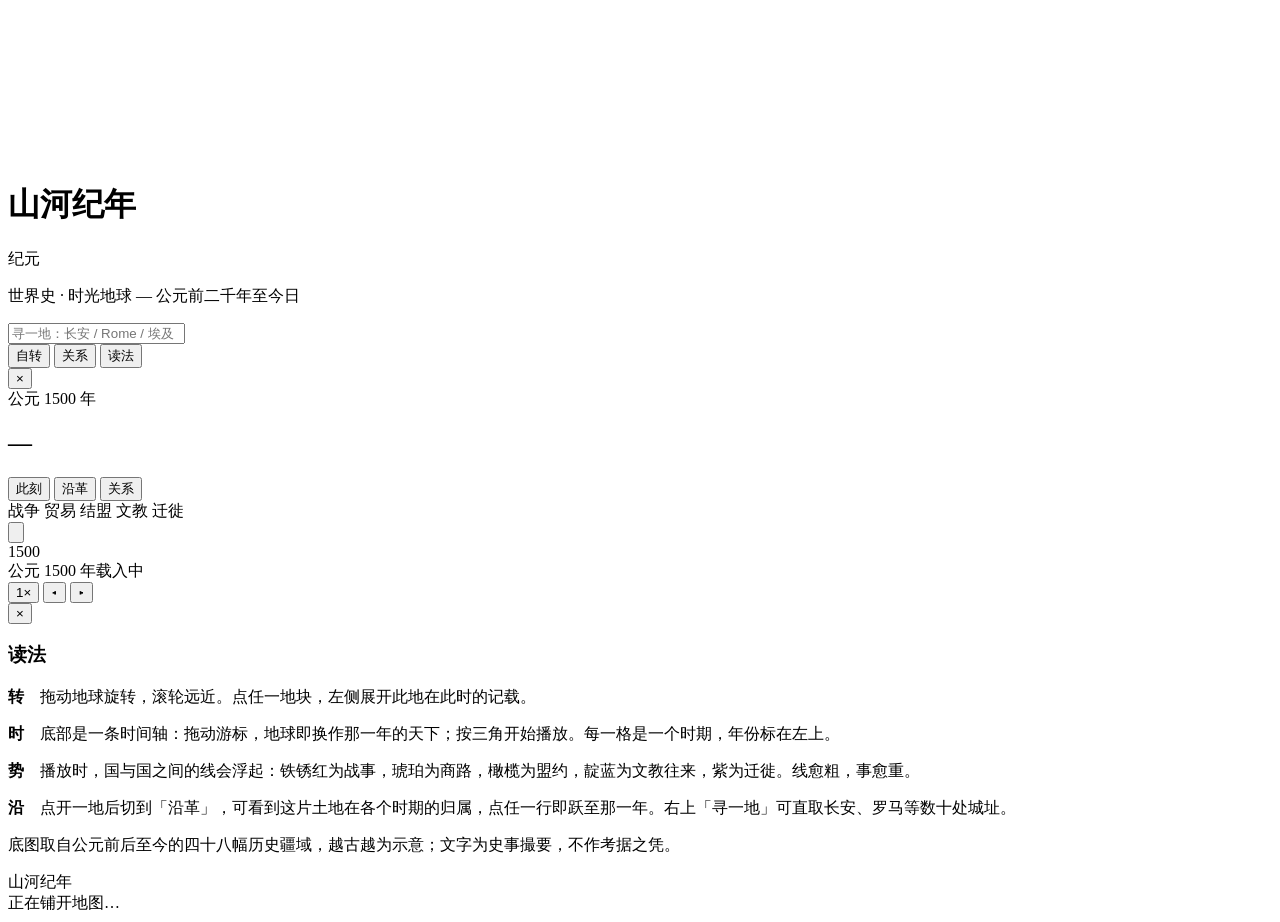
==== shanhe-jinian/index.html @ 1b13c3e7 "add shanhe-jinian/index.html" ====
<!doctype html>
<html lang="zh-CN">
<head>
<meta charset="utf-8">
<title>山河纪年 · 时光地球</title>
<meta name="viewport" content="width=device-width, initial-scale=1, maximum-scale=1">
<meta name="robots" content="noindex, nofollow, noarchive, nosnippet">
<meta name="referrer" content="no-referrer">
<link rel="stylesheet" href="css/app.css">
</head>
<body>
<div id="app">

  <canvas id="globe"></canvas>
  <div id="vignette"></div>
  <div id="labelLayer"></div>

  <header id="masthead">
    <div class="brand">
      <h1>山河纪年</h1>
      <span class="seal">纪元</span>
      <p class="sub">世界史 · 时光地球 — 公元前二千年至今日<span id="subStats"></span></p>
    </div>
  </header>

  <div id="topbar">
    <div class="search">
      <input id="searchInput" type="text" placeholder="寻一地：长安 / Rome / 埃及" autocomplete="off" spellcheck="false">
      <div id="searchResults" class="results"></div>
    </div>
    <button id="btnRotate" class="ctl" title="自动旋转">自转</button>
    <button id="btnLayers" class="ctl is-on" title="国间关系图层">关系</button>
    <button id="btnHelp" class="ctl" title="读法">读法</button>
  </div>

  <aside id="panel" class="is-hidden" aria-live="polite">
    <button id="panelClose" class="close" title="收起">&times;</button>
    <div class="panel-inner">
      <div class="panel-head">
        <div class="panel-era" id="pEra">公元 1500 年</div>
        <h2 id="pName">—</h2>
        <div class="panel-sub" id="pSub"></div>
      </div>
      <nav class="tabs" id="pTabs">
        <button class="tab is-on" data-tab="now">此刻</button>
        <button class="tab" data-tab="lineage">沿革</button>
        <button class="tab" data-tab="affairs">关系</button>
      </nav>
      <div class="panel-body" id="pBody"></div>
    </div>
  </aside>

  <div id="ticker"></div>

  <div id="legend">
    <span><i class="sw war"></i>战争</span>
    <span><i class="sw trade"></i>贸易</span>
    <span><i class="sw alliance"></i>结盟</span>
    <span><i class="sw culture"></i>文教</span>
    <span><i class="sw migrate"></i>迁徙</span>
  </div>

  <footer id="timeline">
    <div class="tl-left">
      <button id="btnPlay" class="play" title="播放 / 暂停">
        <svg viewBox="0 0 24 24"><path class="ic-play" d="M8 5l11 7-11 7z"/><g class="ic-pause"><rect x="7" y="5" width="3.6" height="14"/><rect x="13.4" y="5" width="3.6" height="14"/></g></svg>
      </button>
      <div class="yearbox">
        <div class="yearline"><span id="yearBig">1500</span></div>
        <div class="yearmeta"><span id="yearLabel">公元 1500 年</span><span id="eraCount">载入中</span></div>
      </div>
    </div>
    <div class="tl-track" id="track">
      <div class="rail"><div class="fill" id="railFill"></div></div>
      <div class="era-marks" id="eraMarks"></div>
      <div class="ticks" id="ticks"></div>
      <div class="knob" id="knob"></div>
    </div>
    <div class="tl-right">
      <button id="btnSpeed" class="ctl small" title="播放速度">1×</button>
      <button id="btnStepBack" class="ctl small" title="上一时期">◂</button>
      <button id="btnStepFwd" class="ctl small" title="下一时期">▸</button>
    </div>
  </footer>

  <div id="tooltip"></div>

  <div id="helpSheet" class="sheet is-hidden">
    <div class="sheet-card">
      <button id="helpClose" class="close">&times;</button>
      <h3>读法</h3>
      <p><b>转</b>　拖动地球旋转，滚轮远近。点任一地块，左侧展开此地在此时的记载。</p>
      <p><b>时</b>　底部是一条时间轴：拖动游标，地球即换作那一年的天下；按三角开始播放。每一格是一个时期，年份标在左上。</p>
      <p><b>势</b>　播放时，国与国之间的线会浮起：<i class="sw war"></i>铁锈红为战事，<i class="sw trade"></i>琥珀为商路，<i class="sw alliance"></i>橄榄为盟约，<i class="sw culture"></i>靛蓝为文教往来，<i class="sw migrate"></i>紫为迁徙。线愈粗，事愈重。</p>
      <p><b>沿</b>　点开一地后切到「沿革」，可看到这片土地在各个时期的归属，点任一行即跃至那一年。右上「寻一地」可直取长安、罗马等数十处城址。</p>
      <p class="fine">底图取自公元前后至今的四十八幅历史疆域，越古越为示意；文字为史事撮要，不作考据之凭。</p>
    </div>
  </div>

  <div id="loader"><div class="loader-inner"><div class="loader-title">山河纪年</div><div class="loader-text" id="loaderText">正在铺开地图…</div><div class="loader-bar"><i id="loaderBar"></i></div></div></div>

</div>
<script type="importmap">
{ "imports": { "three": "./lib/three.module.js", "three/addons/": "./lib/" } }
</script>
<script type="module" src="js/main.js"></script>
</body>
</html>
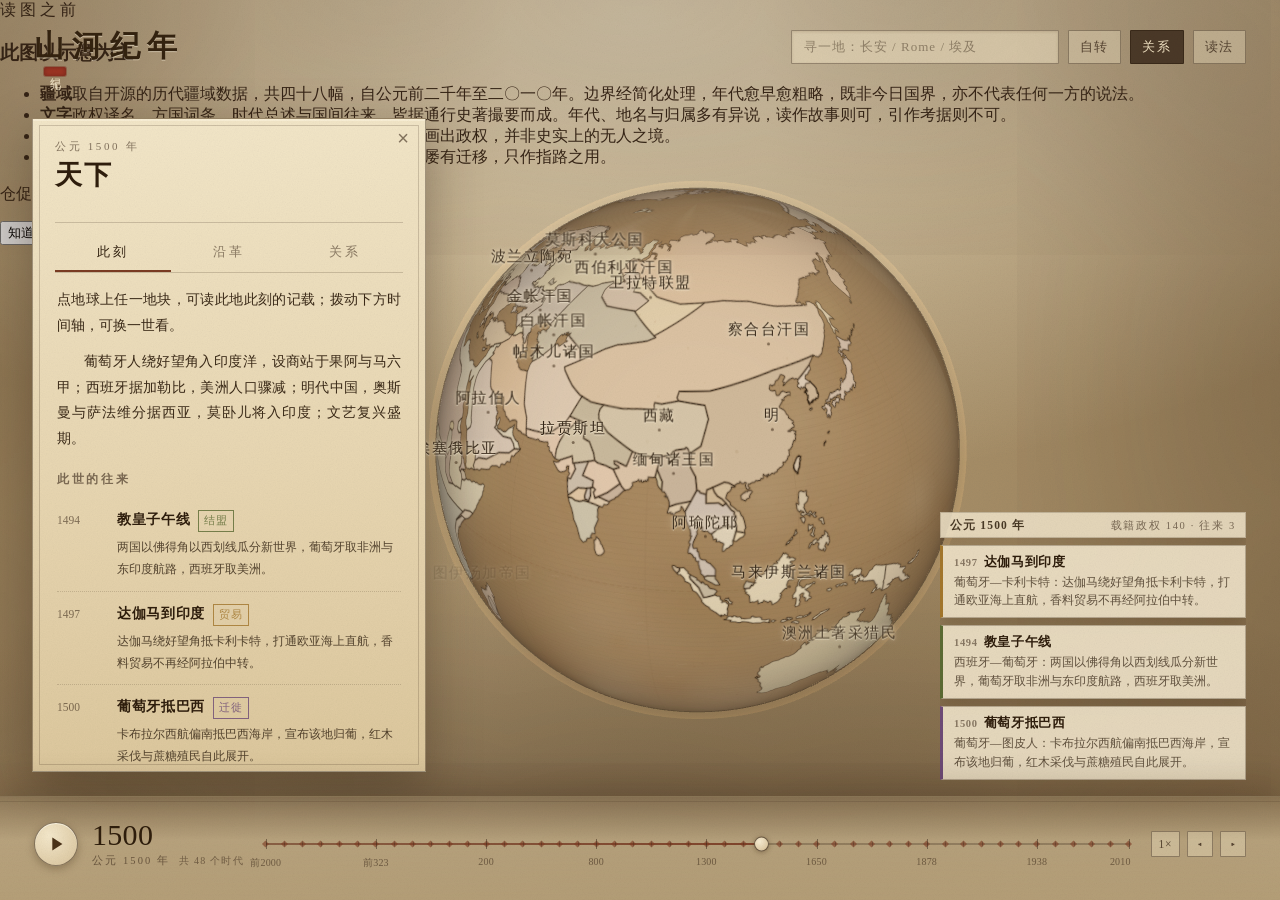
==== commit 998000ab: "update shanhe-jinian/index.html" ====
--- a/shanhe-jinian/index.html
+++ b/shanhe-jinian/index.html
@@ -99,6 +99,21 @@
 
   <div id="loader"><div class="loader-inner"><div class="loader-title">山河纪年</div><div class="loader-text" id="loaderText">正在铺开地图…</div><div class="loader-bar"><i id="loaderBar"></i></div></div></div>
 
+  <div id="notice" class="notice">
+    <div class="notice-card">
+      <div class="notice-kicker">读 图 之 前</div>
+      <h3>此图以示意为主</h3>
+      <ul class="notice-list">
+        <li><b>疆域</b>取自开源的历代疆域数据，共四十八幅，自公元前二千年至二〇一〇年。边界经简化处理，年代愈早愈粗略，既非今日国界，亦不代表任何一方的说法。</li>
+        <li><b>文字</b>政权译名、方国词条、时代总述与国间往来，皆据通行史著撮要而成。年代、地名与归属多有异说，读作故事则可，引作考据则不可。</li>
+        <li><b>空白</b>图中题作「无主之地」者，只是这套数据在此处未画出政权，并非史实上的无人之境。</li>
+        <li><b>城址</b>五十处城址的经纬取其今城所在；古今河道、城址屡有迁移，只作指路之用。</li>
+      </ul>
+      <p class="notice-fine">仓促成篇，疏漏难免。此图供闲时把玩，不作凭据。</p>
+      <button id="noticeOk" class="notice-btn">知道了，入图</button>
+    </div>
+  </div>
+
 </div>
 <script type="importmap">
 { "imports": { "three": "./lib/three.module.js", "three/addons/": "./lib/" } }
--- a/shanhe-jinian/css/app.css
+++ b/shanhe-jinian/css/app.css
@@ -0,0 +1,383 @@
+/* ============================================================
+   山河纪年 · 时光地球  —  old paper visual language
+   ============================================================ */
+
+:root{
+  --ink:#382718;
+  --ink-2:#5a4229;
+  --ink-3:#7d6446;
+  --paper:#e4d3ae;
+  --paper-hi:#efe2c4;
+  --paper-lo:#c6ad83;
+  --desk:#a9926b;
+  --rule:rgba(56,39,24,.42);
+  --rule-soft:rgba(56,39,24,.2);
+  --war:#8d2f1d;
+  --trade:#a3762b;
+  --alliance:#5b6a32;
+  --culture:#38566f;
+  --serif:"Kaiti SC","KaiTi","STKaiti","Songti SC","SimSun","Noto Serif SC",serif;
+  --roman:"Georgia","Times New Roman","Songti SC",serif;
+  --grain:url("data:image/svg+xml,%3Csvg xmlns='http://www.w3.org/2000/svg' width='240' height='240'%3E%3Cfilter id='n'%3E%3CfeTurbulence type='fractalNoise' baseFrequency='.82' numOctaves='4' stitchTiles='stitch'/%3E%3CfeColorMatrix type='saturate' values='0'/%3E%3C/filter%3E%3Crect width='240' height='240' filter='url(%23n)' opacity='.55'/%3E%3C/svg%3E");
+}
+
+*{box-sizing:border-box;}
+html,body{height:100%;margin:0;}
+body{
+  font-family:var(--serif);
+  color:var(--ink);
+  background-color:#ab9269;
+  background-image:
+    radial-gradient(120% 85% at 50% 2%, rgba(255,247,224,.62), rgba(255,247,224,0) 62%),
+    radial-gradient(130% 110% at 50% 118%, rgba(48,30,14,.62), rgba(48,30,14,0) 58%),
+    linear-gradient(105deg, rgba(120,94,58,.22), rgba(255,246,224,.1) 40%, rgba(96,72,42,.26));
+  overflow:hidden;
+  -webkit-font-smoothing:antialiased;
+}
+body::after{
+  content:"";position:fixed;inset:0;pointer-events:none;z-index:60;
+  background-image:var(--grain);
+  background-size:240px 240px;
+  opacity:.17;mix-blend-mode:multiply;
+}
+
+#app{position:fixed;inset:0;}
+#globe{position:absolute;inset:0;width:100%;height:100%;display:block;cursor:grab;}
+#globe:active{cursor:grabbing;}
+
+#vignette{
+  position:fixed;inset:0;pointer-events:none;z-index:2;
+  box-shadow:inset 0 0 26vmax 8vmax rgba(41,25,10,.26);
+  background:radial-gradient(120% 105% at 46% 46%, rgba(0,0,0,0) 60%, rgba(40,25,10,.16) 100%);
+}
+
+/* ---------------- masthead ---------------- */
+#masthead{position:fixed;top:26px;left:34px;z-index:20;pointer-events:none;}
+.brand h1{
+  margin:0;font-size:30px;font-weight:600;letter-spacing:.26em;
+  color:#33220f;text-shadow:0 1px 0 rgba(255,246,225,.5);
+}
+.brand .seal{
+  display:inline-block;margin-left:10px;padding:2px 5px 3px;vertical-align:14px;
+  font-size:11px;letter-spacing:.16em;line-height:1.05;color:#f2e5c8;
+  background:#9c3423;border-radius:2px;
+  box-shadow:0 0 0 1px rgba(120,40,25,.4), inset 0 0 4px rgba(0,0,0,.25);
+  writing-mode:vertical-rl;text-orientation:upright;
+}
+.brand .sub{
+  margin:9px 0 0;font-size:12px;letter-spacing:.18em;color:rgba(56,39,24,.72);
+  transition:opacity .35s ease;
+}
+body.panel-open .brand .sub{opacity:0;}
+
+/* ---------------- top bar ---------------- */
+#topbar{position:fixed;top:30px;right:34px;z-index:22;display:flex;gap:9px;align-items:flex-start;}
+.search{position:relative;}
+#searchInput{
+  width:268px;height:34px;padding:0 12px;
+  font-family:var(--serif);font-size:13px;letter-spacing:.08em;color:var(--ink);
+  background:rgba(238,224,193,.55);border:1px solid var(--rule);
+  outline:none;border-radius:1px;
+  box-shadow:inset 0 1px 3px rgba(90,66,40,.18);
+  transition:background .2s,border-color .2s,width .25s;
+}
+#searchInput::placeholder{color:rgba(56,39,24,.45);}
+#searchInput:focus{background:rgba(245,234,208,.92);border-color:rgba(56,39,24,.7);width:320px;}
+.results{
+  position:absolute;top:38px;left:0;width:290px;max-height:320px;overflow:auto;
+  background:rgba(241,229,203,.97);border:1px solid var(--rule);
+  box-shadow:0 12px 28px rgba(50,32,14,.3);
+  display:none;padding:4px 0;
+}
+.results.is-open{display:block;}
+.results .r{padding:7px 12px;font-size:13px;cursor:pointer;display:flex;justify-content:space-between;gap:10px;}
+.results .r:hover{background:rgba(56,39,24,.09);}
+.results .r em{font-style:normal;color:rgba(56,39,24,.55);font-size:11px;letter-spacing:.04em;}
+.results .r b{font-weight:600;}
+
+.ctl{
+  height:34px;min-width:34px;padding:0 11px;
+  font-family:var(--serif);font-size:12.5px;letter-spacing:.14em;color:rgba(56,39,24,.8);
+  background:rgba(238,224,193,.4);border:1px solid var(--rule);border-radius:1px;
+  cursor:pointer;transition:all .18s;
+}
+.ctl:hover{background:rgba(56,39,24,.1);color:#2d1e0e;}
+.ctl.is-on{background:rgba(56,39,24,.82);color:#f0e2c2;border-color:rgba(56,39,24,.9);}
+.ctl.small{height:26px;min-width:26px;padding:0 7px;font-size:11.5px;letter-spacing:.05em;}
+
+/* ---------------- labels ---------------- */
+#labelLayer{position:fixed;inset:0;pointer-events:none;z-index:8;overflow:hidden;}
+.lbl{
+  position:absolute;transform:translate(-50%,-140%);
+  font-size:12.5px;letter-spacing:.1em;white-space:nowrap;
+  color:rgba(38,24,10,.93);
+  text-shadow:0 0 3px rgba(240,226,196,.95),0 0 8px rgba(240,226,196,.65),0 1px 0 rgba(255,248,230,.6);
+  will-change:transform,opacity;
+}
+.lbl.small{font-size:11px;letter-spacing:.06em;color:rgba(44,29,13,.80);}
+.lbl.sel{font-size:14.5px;font-weight:700;color:#6d2415;letter-spacing:.14em;}
+.lbl.below::after{bottom:auto;top:-6px;}
+.lbl::after{
+  content:"";position:absolute;left:50%;bottom:-6px;width:3px;height:3px;border-radius:50%;
+  background:rgba(60,40,22,.55);transform:translateX(-50%);
+}
+
+/* ---------------- side panel ---------------- */
+#panel{
+  position:fixed;left:32px;top:118px;bottom:128px;width:394px;z-index:24;
+  background:linear-gradient(178deg, #f2e6c8, #e6d4ae 62%, #dcc79c);
+  border:1px solid var(--rule);
+  box-shadow:0 18px 48px rgba(44,28,12,.38),0 2px 0 rgba(255,248,228,.5) inset;
+  display:flex;flex-direction:column;
+  transition:transform .42s cubic-bezier(.22,.8,.24,1),opacity .3s;
+}
+#panel::before{
+  content:"";position:absolute;inset:6px;border:1px solid var(--rule-soft);pointer-events:none;
+}
+#panel.is-hidden{transform:translateX(-28px) scale(.985);opacity:0;pointer-events:none;}
+.panel-inner{display:flex;flex-direction:column;height:100%;padding:20px 22px 0;}
+.panel-head{border-bottom:1px solid var(--rule-soft);padding-bottom:12px;}
+.panel-era{font-size:11px;letter-spacing:.24em;color:rgba(56,39,24,.6);font-family:var(--roman);}
+#pName{margin:6px 0 3px;font-size:27px;font-weight:600;letter-spacing:.08em;line-height:1.18;color:#2e1d0c;}
+.panel-sub{font-size:11.5px;letter-spacing:.1em;color:rgba(56,39,24,.65);font-family:var(--roman);}
+.close{
+  position:absolute;right:9px;top:6px;width:26px;height:26px;line-height:1;
+  background:none;border:none;color:rgba(56,39,24,.6);font-size:20px;cursor:pointer;z-index:3;
+}
+.close:hover{color:#5d2114;}
+
+.tabs{display:flex;gap:0;margin-top:12px;border-bottom:1px solid var(--rule-soft);}
+.tab{
+  flex:1;padding:8px 0 9px;background:none;border:none;border-bottom:2px solid transparent;
+  font-family:var(--serif);font-size:13px;letter-spacing:.22em;color:rgba(56,39,24,.55);cursor:pointer;
+  transition:all .18s;
+}
+.tab:hover{color:var(--ink);}
+.tab.is-on{color:#2e1d0c;border-bottom-color:#7a3b22;}
+
+.panel-body{flex:1;overflow-y:auto;overflow-x:hidden;padding:14px 2px 26px;font-size:13.5px;line-height:1.92;}
+.panel-body::-webkit-scrollbar{width:7px;}
+.panel-body::-webkit-scrollbar-thumb{background:rgba(56,39,24,.28);border-radius:4px;}
+.panel-body::-webkit-scrollbar-track{background:rgba(56,39,24,.06);}
+
+.panel-body h4{
+  margin:16px 0 7px;font-size:12px;letter-spacing:.22em;color:rgba(56,39,24,.62);font-weight:600;
+}
+.panel-body h4:first-child{margin-top:2px;}
+.panel-body p{margin:0 0 10px;text-align:justify;text-indent:2em;color:#3a2917;}
+.panel-body p.noindent{text-indent:0;}
+.panel-body .quote{
+  margin:12px 0;padding:8px 12px;border-left:2px solid rgba(140,58,35,.5);
+  background:rgba(255,248,228,.45);font-size:12.5px;line-height:1.85;color:rgba(56,39,24,.8);
+}
+.muted{color:rgba(56,39,24,.6);font-size:12px;letter-spacing:.04em;}
+.factrow{display:flex;flex-wrap:wrap;gap:6px;margin:10px 0 4px;}
+.pill{
+  font-size:11px;letter-spacing:.08em;padding:2px 8px;border:1px solid var(--rule-soft);
+  color:rgba(56,39,24,.78);background:rgba(255,247,225,.4);
+}
+.pill.war{border-color:rgba(141,47,29,.45);color:#7d2a19;}
+.pill.trade{border-color:rgba(163,118,43,.5);color:#7f5a1a;}
+.pill.alliance{border-color:rgba(91,106,50,.5);color:#4e5b2a;}
+.pill.culture{border-color:rgba(56,86,111,.5);color:#2f4c63;}
+
+/* lineage */
+.lin{position:relative;margin:4px 0 0;padding-left:16px;}
+.lin::before{content:"";position:absolute;left:4px;top:6px;bottom:6px;width:1px;background:linear-gradient(rgba(56,39,24,.05),rgba(56,39,24,.38),rgba(56,39,24,.05));}
+.lin .row{position:relative;padding:7px 0 8px;border-bottom:1px dotted rgba(56,39,24,.18);cursor:pointer;}
+.lin .row:last-child{border-bottom:none;}
+.lin .row:hover{background:rgba(56,39,24,.05);}
+.lin .row::before{
+  content:"";position:absolute;left:-15px;top:15px;width:7px;height:7px;border-radius:50%;
+  background:var(--paper);border:1px solid rgba(56,39,24,.5);
+}
+.lin .row.now::before{background:#8d2f1d;border-color:#6d2415;box-shadow:0 0 0 3px rgba(141,47,29,.15);}
+.lin .yr{font-family:var(--roman);font-size:11.5px;letter-spacing:.06em;color:rgba(56,39,24,.62);}
+.lin .nm{font-size:14px;letter-spacing:.06em;color:#2e1d0c;}
+.lin .nt{font-size:11.5px;color:rgba(56,39,24,.6);letter-spacing:.02em;}
+.lin .row.now .nm{color:#7d2a19;}
+
+/* affairs */
+.affair{padding:9px 0 10px;border-bottom:1px dotted rgba(56,39,24,.18);}
+.affair:last-child{border-bottom:none;}
+.affair .hd{display:flex;align-items:baseline;gap:8px;}
+.affair .yr{font-family:var(--roman);font-size:11.5px;color:rgba(56,39,24,.6);min-width:52px;}
+.affair .ti{font-size:13.5px;letter-spacing:.05em;color:#2e1d0c;font-weight:600;}
+.affair .tx{font-size:12px;line-height:1.85;color:rgba(52,36,20,.82);margin-top:3px;padding-left:60px;}
+.affair .tag{font-size:10.5px;letter-spacing:.1em;padding:0 5px;border:1px solid currentColor;opacity:.8;}
+
+/* ---------------- ticker ---------------- */
+#ticker{
+  position:fixed;right:34px;bottom:120px;width:306px;z-index:18;
+  display:flex;flex-direction:column;gap:7px;pointer-events:none;
+  max-height:min(46vh,430px);overflow:hidden;
+}
+.ev-hd{
+  display:flex;justify-content:space-between;align-items:baseline;gap:8px;
+  padding:5px 9px 4px;pointer-events:none;
+  background:rgba(238,226,198,.88);border:1px solid rgba(56,39,24,.2);
+  box-shadow:0 4px 12px rgba(48,30,12,.14);
+  font-size:10.5px;letter-spacing:.16em;color:rgba(56,39,24,.62);
+}
+.ev-hd b{font-weight:600;font-size:11.5px;letter-spacing:.1em;color:rgba(45,29,12,.85);}
+.ev{
+  pointer-events:auto;cursor:pointer;
+  padding:7px 11px 8px;background:rgba(240,228,201,.9);
+  border:1px solid rgba(56,39,24,.28);border-left:3px solid var(--trade);
+  box-shadow:0 6px 16px rgba(48,30,12,.22);
+  animation:evIn .45s cubic-bezier(.2,.8,.3,1) both;
+  transition:transform .18s,background .18s;
+}
+.ev:hover{transform:translateX(-4px);background:rgba(247,237,213,.98);}
+.ev .t{font-size:13px;letter-spacing:.05em;color:#2e1d0c;font-weight:600;display:flex;gap:6px;align-items:baseline;}
+.ev .y{font-family:var(--roman);font-size:10.5px;color:rgba(56,39,24,.55);}
+.ev .d{font-size:11.5px;line-height:1.6;color:rgba(52,36,20,.75);margin-top:2px;
+  display:-webkit-box;-webkit-line-clamp:2;-webkit-box-orient:vertical;overflow:hidden;}
+.ev.war{border-left-color:var(--war);}
+.ev.trade{border-left-color:var(--trade);}
+.ev.alliance{border-left-color:var(--alliance);}
+.ev.culture{border-left-color:var(--culture);}
+@keyframes evIn{from{opacity:0;transform:translateX(26px);}to{opacity:1;transform:none;}}
+
+/* ---------------- legend ---------------- */
+#legend{
+  position:fixed;left:34px;bottom:126px;z-index:16;display:flex;gap:14px;
+  font-size:11px;letter-spacing:.14em;color:rgba(56,39,24,.72);
+  padding:5px 10px;background:rgba(238,226,198,.42);border:1px solid rgba(56,39,24,.18);
+  transition:opacity .3s;
+}
+#legend span{display:flex;align-items:center;gap:5px;}
+.sw{display:inline-block;width:14px;height:0;border-top:2px solid currentColor;vertical-align:middle;}
+.sw.war{color:var(--war);border-top-style:solid;border-top-width:2.5px;}
+.sw.trade{color:var(--trade);border-top-style:dashed;}
+.sw.alliance{color:var(--alliance);border-top-style:dotted;border-top-width:2.5px;}
+.sw.culture{color:var(--culture);border-top-width:1.5px;}
+
+/* ---------------- timeline ---------------- */
+#timeline{
+  position:fixed;left:0;right:0;bottom:0;height:104px;z-index:26;
+  display:flex;align-items:center;gap:22px;padding:0 34px 10px;
+  background:linear-gradient(180deg, rgba(210,190,152,.16), rgba(196,175,136,.82) 42%, rgba(186,164,124,.92));
+  border-top:1px solid rgba(56,39,24,.35);
+  box-shadow:0 -10px 30px rgba(48,30,12,.22);
+}
+#timeline::before{
+  content:"";position:absolute;left:0;right:0;top:4px;height:1px;background:rgba(56,39,24,.16);
+}
+.tl-left{display:flex;align-items:center;gap:14px;flex:0 0 auto;}
+.play{
+  width:44px;height:44px;border-radius:50%;cursor:pointer;
+  background:radial-gradient(circle at 34% 30%, #f4e8cb, #d8c39a);
+  border:1px solid rgba(56,39,24,.55);color:#4a3218;
+  box-shadow:0 3px 8px rgba(48,30,12,.28), inset 0 1px 0 rgba(255,250,235,.8);
+  display:grid;place-items:center;transition:transform .15s,box-shadow .15s;
+}
+.play:hover{transform:translateY(-1px);box-shadow:0 5px 12px rgba(48,30,12,.32), inset 0 1px 0 rgba(255,250,235,.8);}
+.play:active{transform:translateY(0);}
+.play svg{width:22px;height:22px;fill:currentColor;}
+.play .ic-pause{display:none;}
+.play.is-playing .ic-play{display:none;}
+.play.is-playing .ic-pause{display:block;}
+.yearbox{min-width:104px;}
+.yearline{display:flex;align-items:baseline;gap:4px;}
+#yearBig{font-family:var(--roman);font-size:30px;line-height:1;color:#2e1d0c;letter-spacing:.01em;}
+#yearLabel{font-size:10.5px;letter-spacing:.2em;color:rgba(56,39,24,.62);}
+.yearmeta{display:flex;gap:9px;margin-top:4px;font-size:10px;letter-spacing:.12em;color:rgba(56,39,24,.55);}
+
+.tl-track{position:relative;flex:1;height:100%;display:flex;align-items:center;cursor:pointer;user-select:none;}
+.rail{position:absolute;left:0;right:0;top:50%;height:2px;background:rgba(56,39,24,.28);transform:translateY(-50%);}
+.rail .fill{position:absolute;left:0;top:0;bottom:0;background:linear-gradient(90deg,rgba(125,58,34,.45),rgba(125,58,34,.85));width:0;}
+.knob{
+  position:absolute;top:50%;left:0;width:15px;height:15px;margin-left:-7.5px;transform:translateY(-50%);
+  background:radial-gradient(circle at 35% 30%, #f7ecd2, #d5bd91);
+  border:1px solid rgba(56,39,24,.7);border-radius:50%;
+  box-shadow:0 1px 5px rgba(48,30,12,.35);
+  z-index:3;
+}
+.ticks{position:absolute;inset:0;pointer-events:none;}
+.ticks i{position:absolute;top:50%;width:1px;height:5px;background:rgba(56,39,24,.3);transform:translateY(-50%);}
+.ticks i.big{height:10px;background:rgba(56,39,24,.5);}
+.ticks b{
+  position:absolute;top:calc(50% + 12px);transform:translateX(-50%);
+  font-family:var(--roman);font-size:10px;font-weight:400;letter-spacing:.02em;
+  color:rgba(56,39,24,.58);white-space:nowrap;
+}
+.era-marks{position:absolute;inset:0;pointer-events:none;}
+.era-marks i{
+  position:absolute;top:50%;width:5px;height:5px;margin-left:-2.5px;transform:translateY(-50%) rotate(45deg);
+  background:rgba(125,58,34,.6);
+}
+.tl-right{display:flex;align-items:center;gap:7px;flex:0 0 auto;}
+
+/* ---------------- tooltip ---------------- */
+#tooltip{
+  position:fixed;z-index:40;pointer-events:none;opacity:0;transition:opacity .14s;
+  padding:3px 9px 4px;background:rgba(45,30,14,.88);color:#f2e4c4;
+  font-size:12px;letter-spacing:.1em;white-space:nowrap;
+  box-shadow:0 4px 12px rgba(0,0,0,.3);
+}
+#tooltip.is-on{opacity:1;}
+
+/* ---------------- help sheet ---------------- */
+.sheet{position:fixed;inset:0;z-index:50;display:grid;place-items:center;background:rgba(40,26,12,.42);backdrop-filter:blur(2px);}
+.sheet.is-hidden{display:none;}
+.sheet-card{
+  position:relative;width:min(560px,86vw);padding:30px 34px 26px;
+  background:linear-gradient(175deg,#f4e9cc,#e6d3ab);
+  border:1px solid rgba(56,39,24,.55);box-shadow:0 24px 60px rgba(30,18,6,.45);
+  font-size:13.5px;line-height:1.95;color:#3a2917;
+}
+.sheet-card::before{content:"";position:absolute;inset:7px;border:1px solid rgba(56,39,24,.22);pointer-events:none;}
+.sheet-card h3{margin:0 0 14px;font-size:18px;letter-spacing:.34em;font-weight:600;}
+.sheet-card p{margin:0 0 11px;text-align:justify;}
+.sheet-card p b{margin-right:6px;letter-spacing:.14em;color:#7d2a19;}
+.sheet-card .fine{font-size:11.5px;color:rgba(56,39,24,.6);border-top:1px solid rgba(56,39,24,.18);padding-top:10px;margin-top:16px;}
+.sheet-card .sw{width:12px;margin:0 3px;}
+
+/* ---------------- loader ---------------- */
+#loader{
+  position:fixed;inset:0;z-index:70;display:grid;place-items:center;
+  background:#c3ab84;transition:opacity .6s;
+}
+#loader.is-done{opacity:0;pointer-events:none;}
+.loader-inner{text-align:center;}
+.loader-title{font-size:30px;letter-spacing:.5em;color:#3a2a15;margin-bottom:14px;}
+.loader-text{font-size:12px;letter-spacing:.24em;color:rgba(56,39,24,.7);}
+.loader-bar{margin:16px auto 0;width:220px;height:1px;background:rgba(56,39,24,.25);position:relative;overflow:hidden;}
+.loader-bar i{position:absolute;left:0;top:0;bottom:0;width:0;background:#7d3a22;transition:width .3s;}
+
+/* ---------------- responsive ---------------- */
+@media (max-width:1120px){
+  #panel{width:340px;left:18px;}
+  #ticker{width:280px;right:18px;}
+  #topbar{right:18px;}
+  #masthead{left:20px;}
+  #timeline{padding-left:18px;padding-right:18px;}
+}
+@media (max-width:820px){
+  .brand h1{font-size:22px;}
+  .brand .sub{display:none;}
+  #searchInput{width:150px;}
+  #searchInput:focus{width:180px;}
+  #panel{left:10px;right:10px;width:auto;top:96px;bottom:112px;}
+  #ticker{display:none;}
+  #legend{display:none;}
+  .tl-left .yearbox{min-width:76px;}
+  #yearBig{font-size:22px;}
+}
+/* ---------------- fixes & additions ---------------- */
+#legend.is-hidden{opacity:0;pointer-events:none;}
+.sw.migrate{color:#6d4a76;border-top-style:dotted;}
+.ev.migrate{border-left-color:#6d4a76;}
+.pill.migrate{border-color:rgba(109,74,118,.5);color:#5b3d63;}
+.affair .tag.war{color:var(--war);}
+.affair .tag.trade{color:var(--trade);}
+.affair .tag.alliance{color:var(--alliance);}
+.affair .tag.culture{color:var(--culture);}
+.affair .tag.migrate{color:#6d4a76;}
+.affair{cursor:pointer;}
+.affair:hover{background:rgba(56,39,24,.045);}
+.results .r.none{cursor:default;color:rgba(56,39,24,.5);}
+.results .r.none:hover{background:none;}
+body.is-playing #ticker{opacity:.92;}
+#panel .panel-body p.noindent{text-indent:0;}
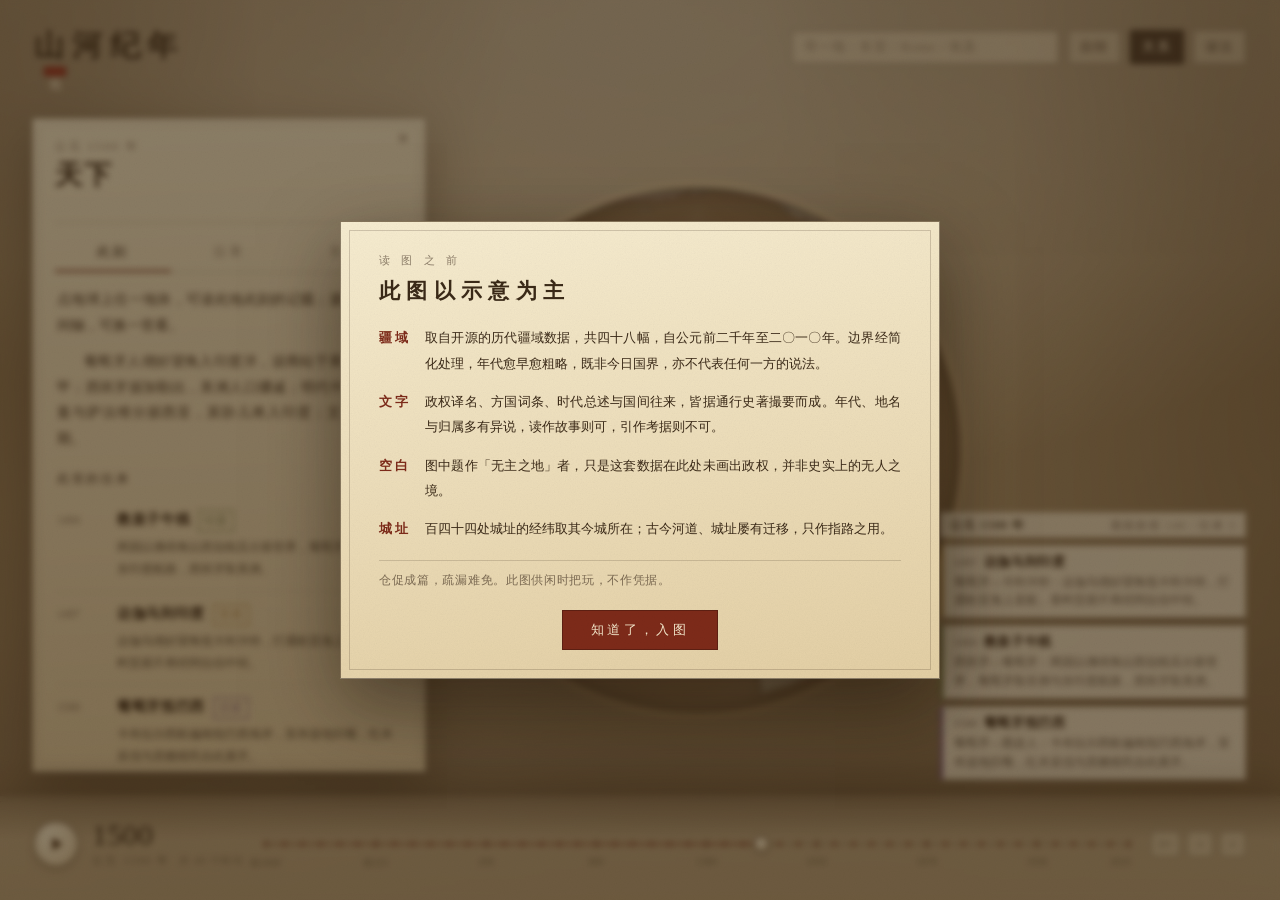
==== commit 4f910e68: "update shanhe-jinian/index.html" ====
--- a/shanhe-jinian/index.html
+++ b/shanhe-jinian/index.html
@@ -1,4 +1,4 @@
-<!doctype html>
+﻿<!doctype html>
 <html lang="zh-CN">
 <head>
 <meta charset="utf-8">
@@ -14,6 +14,7 @@
   <canvas id="globe"></canvas>
   <div id="vignette"></div>
   <div id="labelLayer"></div>
+  <div id="cityLayer"></div>
 
   <header id="masthead">
     <div class="brand">
@@ -92,7 +93,7 @@
       <p><b>转</b>　拖动地球旋转，滚轮远近。点任一地块，左侧展开此地在此时的记载。</p>
       <p><b>时</b>　底部是一条时间轴：拖动游标，地球即换作那一年的天下；按三角开始播放。每一格是一个时期，年份标在左上。</p>
       <p><b>势</b>　播放时，国与国之间的线会浮起：<i class="sw war"></i>铁锈红为战事，<i class="sw trade"></i>琥珀为商路，<i class="sw alliance"></i>橄榄为盟约，<i class="sw culture"></i>靛蓝为文教往来，<i class="sw migrate"></i>紫为迁徙。线愈粗，事愈重。</p>
-      <p><b>沿</b>　点开一地后切到「沿革」，可看到这片土地在各个时期的归属，点任一行即跃至那一年。右上「寻一地」可直取长安、罗马等数十处城址。</p>
+      <p><b>沿</b>　点开一地后切到「沿革」，可看到这片土地在各个时期的归属，点任一行即跃至那一年。右上「寻一地」可直取长安、罗马等百四十余处城址；地图上的朱点亦是城址，点之即入。</p>
       <p class="fine">底图取自公元前后至今的四十八幅历史疆域，越古越为示意；文字为史事撮要，不作考据之凭。</p>
     </div>
   </div>
@@ -107,7 +108,7 @@
         <li><b>疆域</b>取自开源的历代疆域数据，共四十八幅，自公元前二千年至二〇一〇年。边界经简化处理，年代愈早愈粗略，既非今日国界，亦不代表任何一方的说法。</li>
         <li><b>文字</b>政权译名、方国词条、时代总述与国间往来，皆据通行史著撮要而成。年代、地名与归属多有异说，读作故事则可，引作考据则不可。</li>
         <li><b>空白</b>图中题作「无主之地」者，只是这套数据在此处未画出政权，并非史实上的无人之境。</li>
-        <li><b>城址</b>五十处城址的经纬取其今城所在；古今河道、城址屡有迁移，只作指路之用。</li>
+        <li><b>城址</b>百四十四处城址的经纬取其今城所在；古今河道、城址屡有迁移，只作指路之用。</li>
       </ul>
       <p class="notice-fine">仓促成篇，疏漏难免。此图供闲时把玩，不作凭据。</p>
       <button id="noticeOk" class="notice-btn">知道了，入图</button>
--- a/shanhe-jinian/css/app.css
+++ b/shanhe-jinian/css/app.css
@@ -346,6 +346,38 @@
 .loader-bar{margin:16px auto 0;width:220px;height:1px;background:rgba(56,39,24,.25);position:relative;overflow:hidden;}
 .loader-bar i{position:absolute;left:0;top:0;bottom:0;width:0;background:#7d3a22;transition:width .3s;}
 
+/* ---------------- notice (disclaimer) ---------------- */
+.notice{
+  position:fixed;inset:0;z-index:90;display:grid;place-items:center;
+  background:rgba(44,29,13,.52);backdrop-filter:blur(3px);
+  transition:opacity .45s ease;
+}
+.notice.is-hidden{opacity:0;pointer-events:none;}
+.notice-card{
+  position:relative;width:min(600px,90vw);max-height:84vh;overflow:auto;
+  padding:32px 38px 28px;
+  background:linear-gradient(172deg,#f6ecd0,#e3cfa4);
+  border:1px solid rgba(56,39,24,.55);box-shadow:0 26px 70px rgba(28,16,4,.5);
+  color:#3a2917;
+}
+.notice-card::before{content:"";position:absolute;inset:8px;border:1px solid rgba(56,39,24,.2);pointer-events:none;}
+.notice-kicker{font-family:var(--roman);font-size:10.5px;letter-spacing:.42em;color:rgba(56,39,24,.55);}
+.notice-card h3{margin:9px 0 20px;font-size:21px;letter-spacing:.3em;font-weight:600;}
+.notice-list{margin:0 0 18px;padding:0;list-style:none;font-size:13px;line-height:1.95;}
+.notice-list li{position:relative;padding-left:46px;margin-bottom:13px;text-align:justify;}
+.notice-list li b{position:absolute;left:0;top:0;letter-spacing:.2em;color:#7d2a19;font-weight:600;}
+.notice-fine{
+  margin:0 0 22px;padding-top:12px;border-top:1px solid rgba(56,39,24,.18);
+  font-size:11.5px;letter-spacing:.06em;color:rgba(56,39,24,.62);
+}
+.notice-btn{
+  display:block;margin:0 auto;padding:10px 28px;
+  font-family:var(--serif);font-size:13px;letter-spacing:.26em;
+  color:#f4e8cb;background:#7d2a19;border:1px solid #5d1f12;cursor:pointer;
+  transition:background .2s;
+}
+.notice-btn:hover{background:#8d3320;}
+
 /* ---------------- responsive ---------------- */
 @media (max-width:1120px){
   #panel{width:340px;left:18px;}
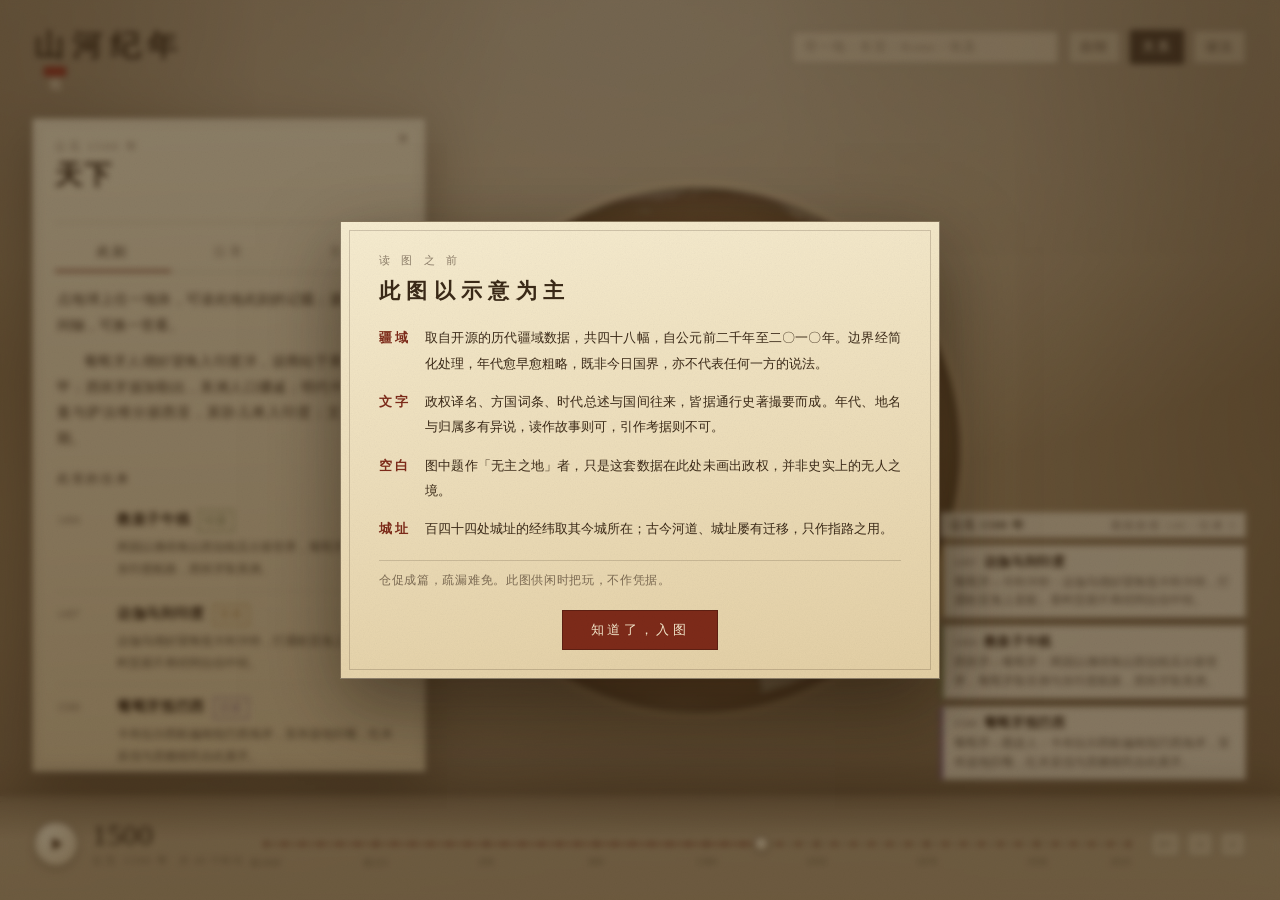
==== commit dcbddd7d: "update shanhe-jinian/index.html" ====
--- a/shanhe-jinian/index.html
+++ b/shanhe-jinian/index.html
@@ -93,7 +93,7 @@
       <p><b>转</b>　拖动地球旋转，滚轮远近。点任一地块，左侧展开此地在此时的记载。</p>
       <p><b>时</b>　底部是一条时间轴：拖动游标，地球即换作那一年的天下；按三角开始播放。每一格是一个时期，年份标在左上。</p>
       <p><b>势</b>　播放时，国与国之间的线会浮起：<i class="sw war"></i>铁锈红为战事，<i class="sw trade"></i>琥珀为商路，<i class="sw alliance"></i>橄榄为盟约，<i class="sw culture"></i>靛蓝为文教往来，<i class="sw migrate"></i>紫为迁徙。线愈粗，事愈重。</p>
-      <p><b>沿</b>　点开一地后切到「沿革」，可看到这片土地在各个时期的归属，点任一行即跃至那一年。右上「寻一地」可直取长安、罗马等百四十余处城址；地图上的朱点亦是城址，点之即入。</p>
+      <p><b>沿</b>　点开一地后切到「沿革」，可看到这片土地在各个时期的归属，点任一行即跃至那一年。右上「寻一地」可直取长安、罗马等百四十余处城址；地图上的小圆点亦是城址，点之即入。</p>
       <p class="fine">底图取自公元前后至今的四十八幅历史疆域，越古越为示意；文字为史事撮要，不作考据之凭。</p>
     </div>
   </div>
--- a/shanhe-jinian/css/app.css
+++ b/shanhe-jinian/css/app.css
@@ -122,6 +122,27 @@
   background:rgba(60,40,22,.55);transform:translateX(-50%);
 }
 
+/* ---------------- cities ---------------- */
+#cityLayer{position:fixed;inset:0;pointer-events:none;z-index:9;overflow:hidden;}
+.city{
+  position:absolute;left:0;top:0;display:flex;align-items:center;gap:5px;
+  font-size:10.5px;letter-spacing:.06em;white-space:nowrap;color:rgba(38,23,8,.97);font-weight:500;
+  text-shadow:0 0 2px rgba(246,236,212,1),0 0 5px rgba(246,236,212,.95),0 1px 0 rgba(255,251,238,.8);
+  cursor:pointer;pointer-events:none;will-change:transform,opacity;
+}
+.city i{
+  width:4px;height:4px;border-radius:50%;flex:none;
+  background:rgba(48,31,14,.72);
+  box-shadow:0 0 0 1px rgba(243,231,203,.35);
+  transition:width .2s,height .2s,background .2s;
+}
+.city span{opacity:0;transition:opacity .22s;}
+.city.named span,.city:hover span{opacity:1;}
+.city:hover{color:#6d2415;}
+.city:hover i{background:#5d1c0e;box-shadow:0 0 0 1.5px rgba(243,231,203,.7);}
+.city.sel{color:#6d2415;font-weight:600;}
+.city.sel i{width:6px;height:6px;background:#7d2a19;box-shadow:0 0 0 2.5px rgba(243,231,203,.9);}
+
 /* ---------------- side panel ---------------- */
 #panel{
   position:fixed;left:32px;top:118px;bottom:128px;width:394px;z-index:24;
